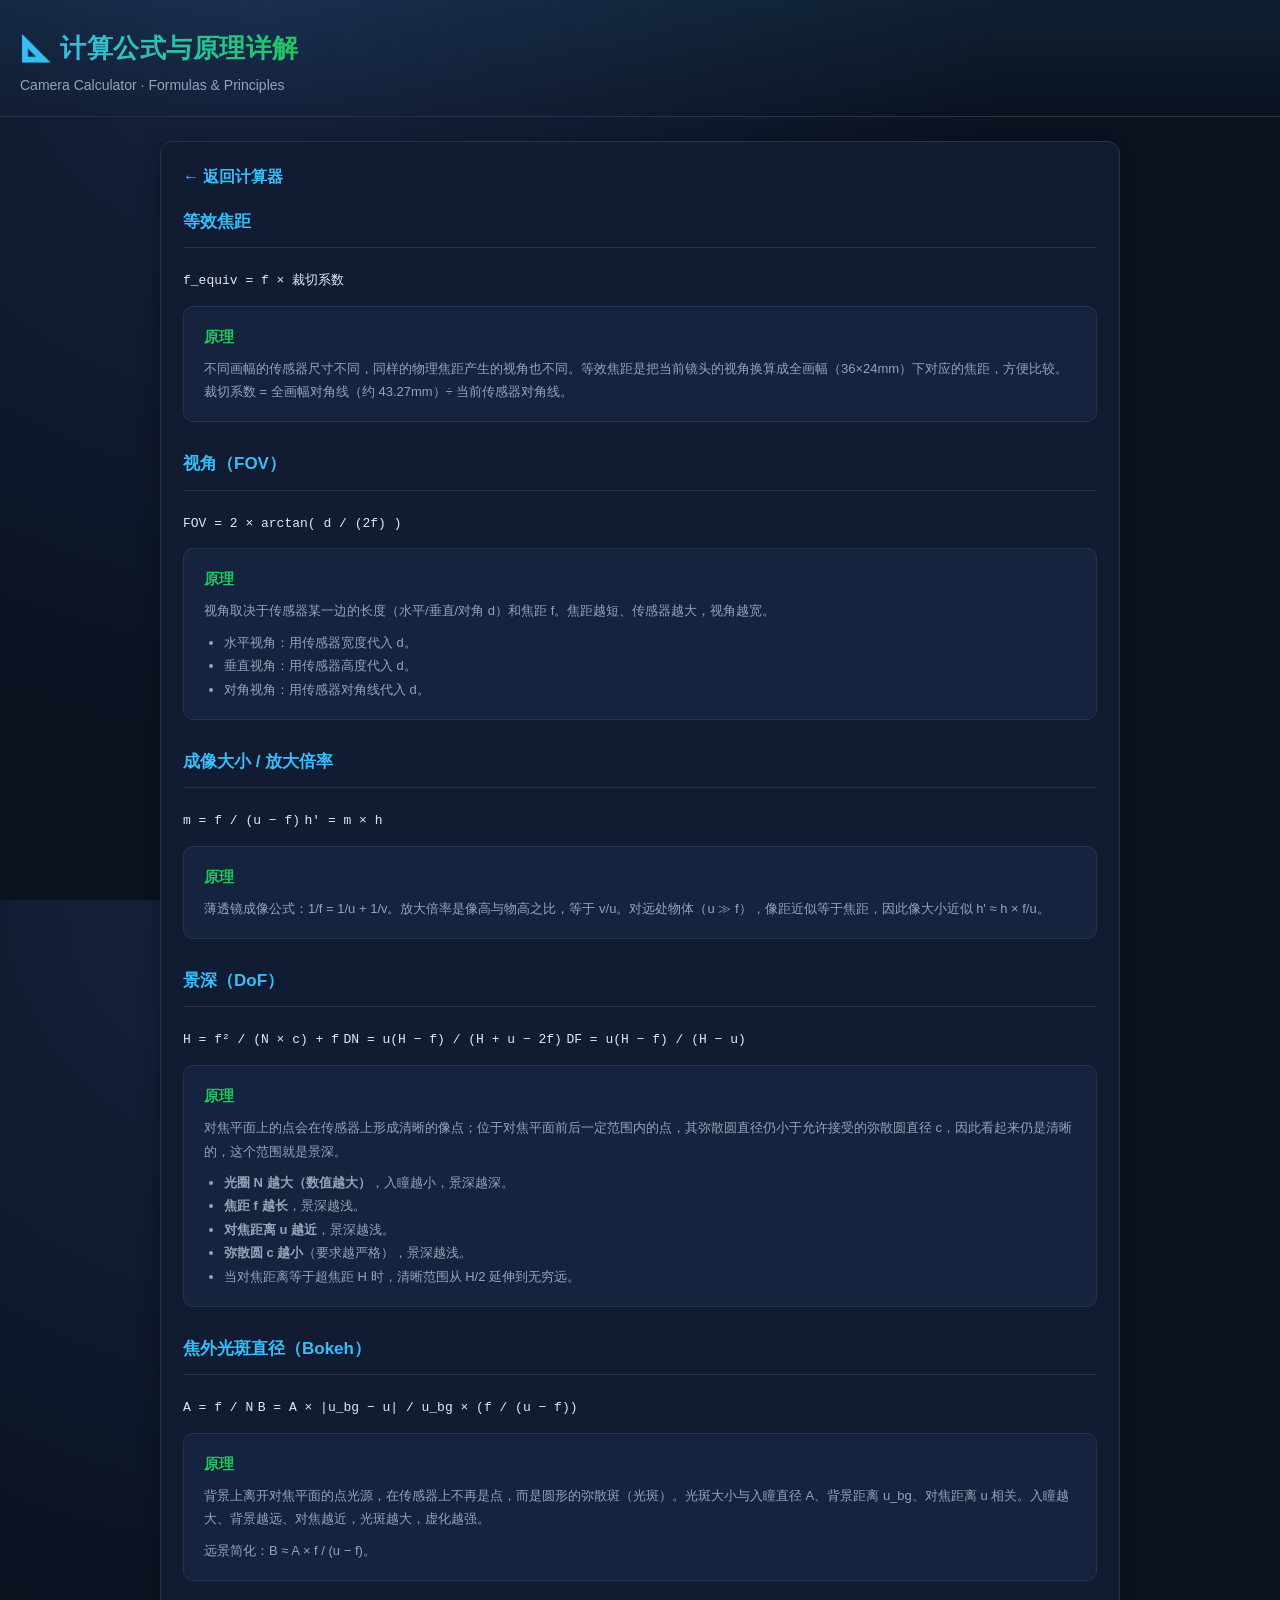
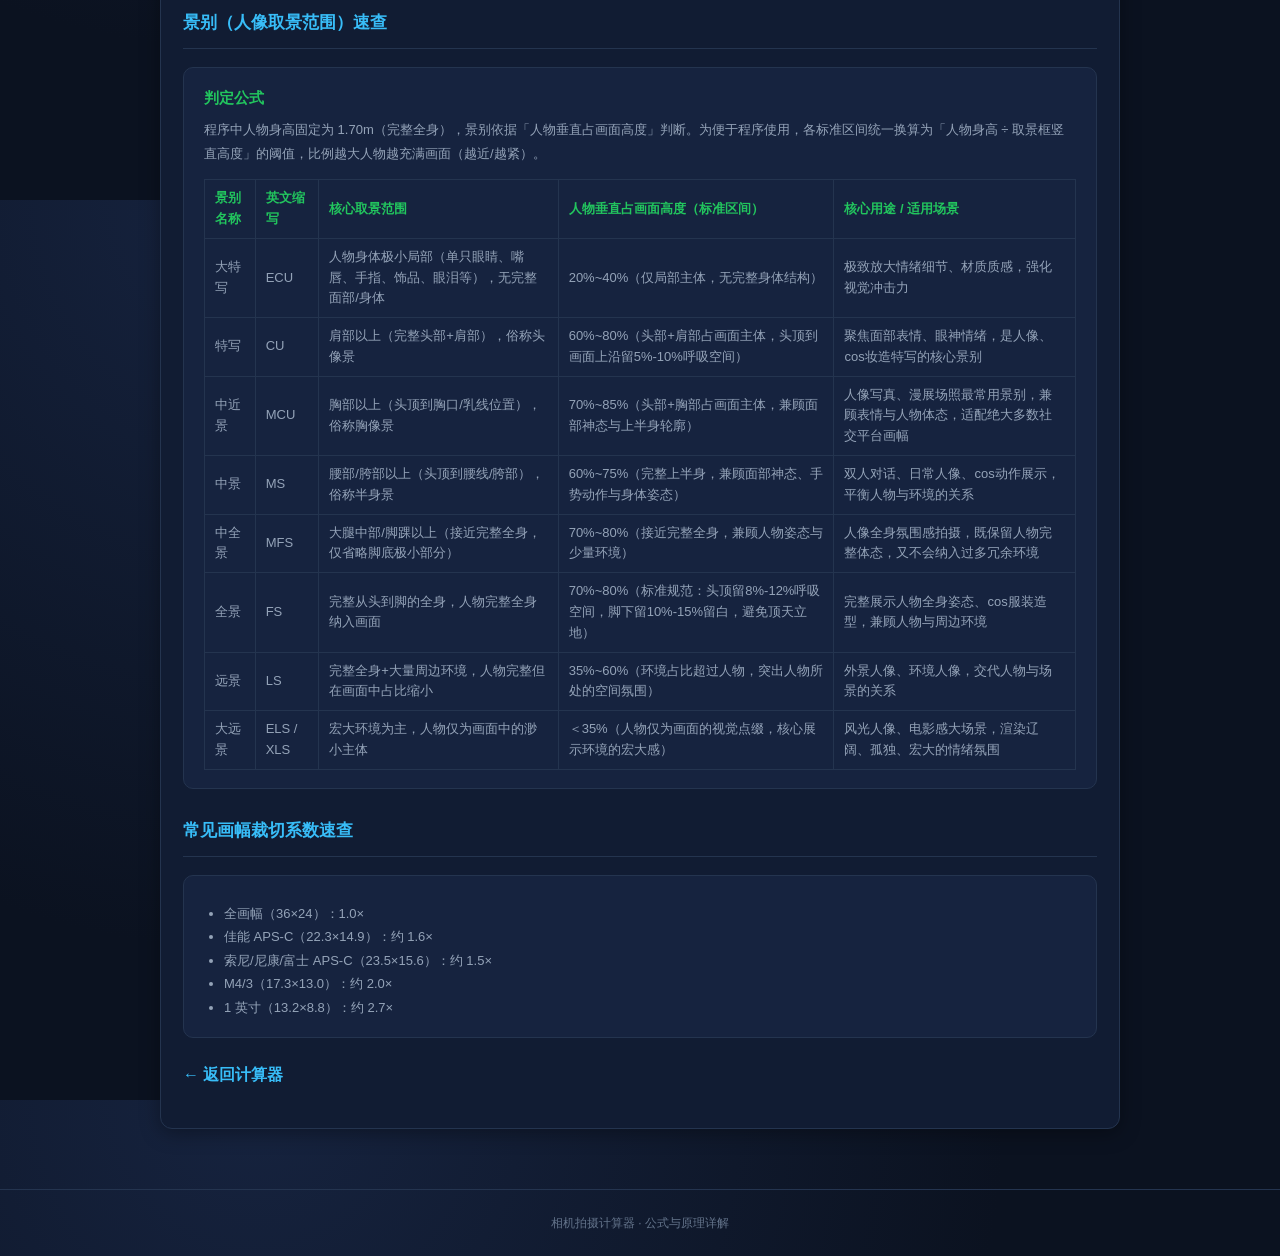
==== formulas.html @ 33f6d502 "init" ====
<!DOCTYPE html>
<html lang="zh-CN">
<head>
<meta charset="UTF-8">
<meta name="viewport" content="width=device-width, initial-scale=1.0">
<title>公式说明 | Camera Calculator</title>
<link rel="stylesheet" href="css/style.css">
<style>
  .back-link { display:inline-block; margin-bottom:18px; color:var(--accent); text-decoration:none; font-weight:600; }
  .back-link:hover { text-decoration:underline; }
  .formula-page { max-width:1000px; grid-template-columns: 1fr; }
  .principle { background:var(--panel-2); border:1px solid var(--border); border-radius:10px; padding:18px 20px; margin-top:14px; }
  .principle h3 { font-size:15px; color:var(--accent-2); margin-bottom:8px; }
  .principle p { font-size:13px; color:var(--text-dim); line-height:1.8; }
  .principle ul { margin:8px 0 0 20px; font-size:13px; color:var(--text-dim); line-height:1.8; }
  .ref-table { width:100%; border-collapse:collapse; margin-top:14px; font-size:13px; }
  .ref-table th, .ref-table td { border:1px solid var(--border); padding:8px 10px; text-align:left; color:var(--text-dim); }
  .ref-table th { background:var(--panel-2); color:var(--accent-2); font-weight:600; }
</style>
</head>
<body>
<header class="app-header">
  <div class="header-inner">
    <div class="header-text">
      <h1>📐 计算公式与原理详解</h1>
      <p class="subtitle">Camera Calculator · Formulas & Principles</p>
    </div>
  </div>
</header>

<main class="app-main formula-page">
  <section class="panel">
    <a href="index.html" class="back-link">← 返回计算器</a>
    <h2>等效焦距</h2>
    <code>f_equiv = f × 裁切系数</code>
    <div class="principle">
      <h3>原理</h3>
      <p>不同画幅的传感器尺寸不同，同样的物理焦距产生的视角也不同。等效焦距是把当前镜头的视角换算成全画幅（36×24mm）下对应的焦距，方便比较。裁切系数 = 全画幅对角线（约 43.27mm）÷ 当前传感器对角线。</p>
    </div>

    <h2 style="margin-top:28px;">视角（FOV）</h2>
    <code>FOV = 2 × arctan( d / (2f) )</code>
    <div class="principle">
      <h3>原理</h3>
      <p>视角取决于传感器某一边的长度（水平/垂直/对角 d）和焦距 f。焦距越短、传感器越大，视角越宽。</p>
      <ul>
        <li>水平视角：用传感器宽度代入 d。</li>
        <li>垂直视角：用传感器高度代入 d。</li>
        <li>对角视角：用传感器对角线代入 d。</li>
      </ul>
    </div>

    <h2 style="margin-top:28px;">成像大小 / 放大倍率</h2>
    <code>m = f / (u − f)</code>
    <code>h' = m × h</code>
    <div class="principle">
      <h3>原理</h3>
      <p>薄透镜成像公式：1/f = 1/u + 1/v。放大倍率是像高与物高之比，等于 v/u。对远处物体（u ≫ f），像距近似等于焦距，因此像大小近似 h' ≈ h × f/u。</p>
    </div>

    <h2 style="margin-top:28px;">景深（DoF）</h2>
    <code>H = f² / (N × c) + f</code>
    <code>DN = u(H − f) / (H + u − 2f)</code>
    <code>DF = u(H − f) / (H − u)</code>
    <div class="principle">
      <h3>原理</h3>
      <p>对焦平面上的点会在传感器上形成清晰的像点；位于对焦平面前后一定范围内的点，其弥散圆直径仍小于允许接受的弥散圆直径 c，因此看起来仍是清晰的，这个范围就是景深。</p>
      <ul>
        <li><strong>光圈 N 越大（数值越大）</strong>，入瞳越小，景深越深。</li>
        <li><strong>焦距 f 越长</strong>，景深越浅。</li>
        <li><strong>对焦距离 u 越近</strong>，景深越浅。</li>
        <li><strong>弥散圆 c 越小</strong>（要求越严格），景深越浅。</li>
        <li>当对焦距离等于超焦距 H 时，清晰范围从 H/2 延伸到无穷远。</li>
      </ul>
    </div>

    <h2 style="margin-top:28px;">焦外光斑直径（Bokeh）</h2>
    <code>A = f / N</code>
    <code>B = A × |u_bg − u| / u_bg × (f / (u − f))</code>
    <div class="principle">
      <h3>原理</h3>
      <p>背景上离开对焦平面的点光源，在传感器上不再是点，而是圆形的弥散斑（光斑）。光斑大小与入瞳直径 A、背景距离 u_bg、对焦距离 u 相关。入瞳越大、背景越远、对焦越近，光斑越大，虚化越强。</p>
      <p style="margin-top:8px;">远景简化：B ≈ A × f / (u − f)。</p>
    </div>

    <h2 style="margin-top:28px;">景别（人像取景范围）速查</h2>
    <div class="principle">
      <h3>判定公式</h3>
      <p>程序中人物身高固定为 1.70m（完整全身），景别依据「人物垂直占画面高度」判断。为便于程序使用，各标准区间统一换算为「人物身高 ÷ 取景框竖直高度」的阈值，比例越大人物越充满画面（越近/越紧）。</p>
      <table class="ref-table">
        <thead>
          <tr>
            <th>景别名称</th>
            <th>英文缩写</th>
            <th>核心取景范围</th>
            <th>人物垂直占画面高度（标准区间）</th>
            <th>核心用途 / 适用场景</th>
          </tr>
        </thead>
        <tbody>
          <tr><td>大特写</td><td>ECU</td><td>人物身体极小局部（单只眼睛、嘴唇、手指、饰品、眼泪等），无完整面部/身体</td><td>20%~40%（仅局部主体，无完整身体结构）</td><td>极致放大情绪细节、材质质感，强化视觉冲击力</td></tr>
          <tr><td>特写</td><td>CU</td><td>肩部以上（完整头部+肩部），俗称头像景</td><td>60%~80%（头部+肩部占画面主体，头顶到画面上沿留5%-10%呼吸空间）</td><td>聚焦面部表情、眼神情绪，是人像、cos妆造特写的核心景别</td></tr>
          <tr><td>中近景</td><td>MCU</td><td>胸部以上（头顶到胸口/乳线位置），俗称胸像景</td><td>70%~85%（头部+胸部占画面主体，兼顾面部神态与上半身轮廓）</td><td>人像写真、漫展场照最常用景别，兼顾表情与人物体态，适配绝大多数社交平台画幅</td></tr>
          <tr><td>中景</td><td>MS</td><td>腰部/胯部以上（头顶到腰线/胯部），俗称半身景</td><td>60%~75%（完整上半身，兼顾面部神态、手势动作与身体姿态）</td><td>双人对话、日常人像、cos动作展示，平衡人物与环境的关系</td></tr>
          <tr><td>中全景</td><td>MFS</td><td>大腿中部/脚踝以上（接近完整全身，仅省略脚底极小部分）</td><td>70%~80%（接近完整全身，兼顾人物姿态与少量环境）</td><td>人像全身氛围感拍摄，既保留人物完整体态，又不会纳入过多冗余环境</td></tr>
          <tr><td>全景</td><td>FS</td><td>完整从头到脚的全身，人物完整全身纳入画面</td><td>70%~80%（标准规范：头顶留8%-12%呼吸空间，脚下留10%-15%留白，避免顶天立地）</td><td>完整展示人物全身姿态、cos服装造型，兼顾人物与周边环境</td></tr>
          <tr><td>远景</td><td>LS</td><td>完整全身+大量周边环境，人物完整但在画面中占比缩小</td><td>35%~60%（环境占比超过人物，突出人物所处的空间氛围）</td><td>外景人像、环境人像，交代人物与场景的关系</td></tr>
          <tr><td>大远景</td><td>ELS / XLS</td><td>宏大环境为主，人物仅为画面中的渺小主体</td><td>＜35%（人物仅为画面的视觉点缀，核心展示环境的宏大感）</td><td>风光人像、电影感大场景，渲染辽阔、孤独、宏大的情绪氛围</td></tr>
        </tbody>
      </table>
    </div>

    <h2 style="margin-top:28px;">常见画幅裁切系数速查</h2>
    <div class="principle">
      <ul>
        <li>全画幅（36×24）：1.0×</li>
        <li>佳能 APS-C（22.3×14.9）：约 1.6×</li>
        <li>索尼/尼康/富士 APS-C（23.5×15.6）：约 1.5×</li>
        <li>M4/3（17.3×13.0）：约 2.0×</li>
        <li>1 英寸（13.2×8.8）：约 2.7×</li>
      </ul>
    </div>

    <p style="margin-top:24px;"><a href="index.html" class="back-link">← 返回计算器</a></p>
  </section>
</main>

<footer class="app-footer">
  <p>相机拍摄计算器 · 公式与原理详解</p>
</footer>
</body>
</html>
---- css/style.css ----
/* ============================================================
   相机拍摄计算器 - 样式表
   ============================================================ */

:root {
  --bg: #0b1220;
  --bg-2: #0f172a;
  --panel: #111c33;
  --panel-2: #16233f;
  --border: #24344f;
  --text: #e2e8f0;
  --text-dim: #94a3b8;
  --text-mute: #64748b;
  --accent: #38bdf8;
  --accent-2: #22c55e;
  --accent-warm: #f59e0b;
  --danger: #f87171;
  --radius: 12px;
  --shadow: 0 4px 20px rgba(0, 0, 0, 0.35);
}

* {
  box-sizing: border-box;
  margin: 0;
  padding: 0;
}

html, body {
  height: 100%;
}

body {
  font-family: -apple-system, BlinkMacSystemFont, "Segoe UI", "PingFang SC",
    "Hiragino Sans GB", "Microsoft YaHei", sans-serif;
  background: radial-gradient(circle at 20% 0%, #16233f 0%, var(--bg) 55%);
  color: var(--text);
  line-height: 1.6;
  min-height: 100vh;
  -webkit-font-smoothing: antialiased;
}

/* ---------- 头部 ---------- */
.app-header {
  padding: 28px 20px 20px;
  border-bottom: 1px solid var(--border);
  background: linear-gradient(180deg, rgba(56, 189, 248, 0.08), transparent);
}

.header-inner {
  max-width: 1400px;
  margin: 0 auto;
  display: flex;
  flex-wrap: wrap;
  align-items: center;
  justify-content: space-between;
  gap: 16px;
}

.app-header h1 {
  font-size: 26px;
  font-weight: 700;
  letter-spacing: 0.5px;
  background: linear-gradient(90deg, #38bdf8, #22c55e);
  -webkit-background-clip: text;
  background-clip: text;
  -webkit-text-fill-color: transparent;
}

.subtitle {
  color: var(--text-dim);
  font-size: 14px;
  margin-top: 4px;
}

/* ---------- 语言切换 ---------- */
.lang-switch {
  display: flex;
  align-items: center;
  gap: 6px;
  flex-shrink: 0;
}

.lang-label {
  font-size: 12px;
  color: var(--text-mute);
  margin-right: 2px;
}

.lang-btn {
  padding: 6px 14px;
  background: transparent;
  border: 1px solid var(--border);
  border-radius: 18px;
  color: var(--text-dim);
  font-size: 13px;
  font-family: inherit;
  cursor: pointer;
  transition: all 0.15s;
}

.lang-btn:hover {
  border-color: var(--accent);
  color: var(--accent);
}

.lang-btn.active {
  background: var(--accent);
  border-color: var(--accent);
  color: #0b1220;
  font-weight: 600;
}

/* ---------- 移动端折叠导航 ---------- */
.mobile-nav {
  display: none;
  max-width: 1400px;
  margin: 12px auto 0;
  padding: 0 20px;
  gap: 10px;
}

.mobile-nav-btn {
  flex: 1;
  padding: 10px 0;
  background: var(--panel);
  border: 1px solid var(--border);
  border-radius: 8px;
  color: var(--text-dim);
  font-size: 13px;
  font-family: inherit;
  cursor: pointer;
  transition: all 0.15s;
}

.mobile-nav-btn.active {
  background: var(--accent);
  border-color: var(--accent);
  color: #0b1220;
  font-weight: 600;
}

.formula-link {
  color: var(--accent);
  text-decoration: none;
  font-weight: 600;
}

.formula-link:hover {
  text-decoration: underline;
}

/* 滑块刻度 */
.slider {
  position: relative;
}

.tick-bar {
  position: relative;
  height: 16px;
  margin-top: 2px;
}

.tick-bar .tick {
  position: absolute;
  transform: translateX(-50%);
  font-size: 10px;
  color: var(--text-mute);
  white-space: nowrap;
}

/* ---------- 主布局 ---------- */
.app-main {
  max-width: 1400px;
  margin: 0 auto;
  padding: 24px 20px 60px;
  display: grid;
  grid-template-columns: 380px 1fr;
  gap: 24px;
  align-items: stretch;
}

.panel {
  background: var(--panel);
  border: 1px solid var(--border);
  border-radius: var(--radius);
  padding: 22px;
  box-shadow: var(--shadow);
}

.panel-input,
.panel-result {
  display: flex;
  flex-direction: column;
}

.panel h2 {
  font-size: 17px;
  font-weight: 600;
  margin-bottom: 18px;
  padding-bottom: 12px;
  border-bottom: 1px solid var(--border);
  color: var(--accent);
}

.panel-input {
  /* 不悬浮，随页面流自然滚动 */
}

.panel-result {
  min-width: 0;
}

.panel-formula {
  grid-column: 1 / -1;
}

/* ---------- 表单 ---------- */
.field-group {
  margin-bottom: 18px;
}

.field-group label {
  display: block;
  font-size: 13px;
  font-weight: 600;
  color: var(--text-dim);
  margin-bottom: 6px;
}

.field-group .opt {
  font-weight: 400;
  color: var(--text-mute);
  font-size: 11px;
}

.field-group input[type="number"],
.field-group select,
.subj-col input[type="number"],
.subj-col select {
  width: 100%;
  height: 40px;
  padding: 0 12px;
  background: var(--bg-2);
  border: 1px solid var(--border);
  border-radius: 8px;
  color: var(--text);
  font-size: 14px;
  font-family: inherit;
  line-height: 40px;
  transition: border-color 0.15s, box-shadow 0.15s;
}

.field-group input[type="number"]:focus,
.field-group select:focus {
  outline: none;
  border-color: var(--accent);
  box-shadow: 0 0 0 3px rgba(56, 189, 248, 0.15);
}

.field-group select {
  cursor: pointer;
  appearance: none;
  background-image: url("data:image/svg+xml,%3Csvg xmlns='http://www.w3.org/2000/svg' width='12' height='12' viewBox='0 0 12 12'%3E%3Cpath fill='%2394a3b8' d='M6 8L2 4h8z'/%3E%3C/svg%3E");
  background-repeat: no-repeat;
  background-position: right 12px center;
  padding-right: 32px;
}

.field-group select optgroup {
  background: var(--bg-2);
  color: var(--accent);
  font-weight: 600;
}

.field-group select option {
  background: var(--bg-2);
  color: var(--text);
}

.slider {
  width: 100%;
  margin-top: 8px;
  -webkit-appearance: none;
  appearance: none;
  height: 5px;
  border-radius: 3px;
  background: var(--border);
  cursor: pointer;
}

.slider::-webkit-slider-thumb {
  -webkit-appearance: none;
  appearance: none;
  width: 16px;
  height: 16px;
  border-radius: 50%;
  background: var(--accent);
  border: 2px solid var(--bg);
  box-shadow: 0 0 0 2px rgba(56, 189, 248, 0.3);
  cursor: pointer;
}

.slider::-moz-range-thumb {
  width: 16px;
  height: 16px;
  border-radius: 50%;
  background: var(--accent);
  border: 2px solid var(--bg);
  cursor: pointer;
}

.hint {
  font-size: 11.5px;
  color: var(--text-mute);
  margin-top: 5px;
  line-height: 1.5;
}

/* 双列输入 */
.row-2 {
  display: grid;
  grid-template-columns: 1fr 1fr;
  gap: 10px;
}

.subj-col > label {
  display: block;
  font-size: 12px;
  font-weight: 500;
  color: var(--text-dim);
  margin-bottom: 4px;
}

.subj-col input[type="number"]:focus,
.subj-col select:focus {
  outline: none;
  border-color: var(--accent);
  box-shadow: 0 0 0 3px rgba(56, 189, 248, 0.15);
}

.subj-col select {
  cursor: pointer;
  appearance: none;
  background-image: url("data:image/svg+xml,%3Csvg xmlns='http://www.w3.org/2000/svg' width='12' height='12' viewBox='0 0 12 12'%3E%3Cpath fill='%2394a3b8' d='M6 8L2 4h8z'/%3E%3C/svg%3E");
  background-repeat: no-repeat;
  background-position: right 12px center;
  padding-right: 32px;
}

#sensorInfo {
  color: var(--accent);
  font-size: 11.5px;
}

.btn-secondary {
  width: 100%;
  padding: 10px;
  margin-top: 6px;
  background: transparent;
  border: 1px solid var(--border);
  border-radius: 8px;
  color: var(--text-dim);
  font-size: 13px;
  font-family: inherit;
  cursor: pointer;
  transition: all 0.15s;
}

.btn-secondary:hover {
  border-color: var(--accent);
  color: var(--accent);
  background: rgba(56, 189, 248, 0.06);
}

/* ---------- 选项卡 ---------- */
.tab-bar {
  display: flex;
  gap: 8px;
  margin-bottom: 18px;
  border-bottom: 1px solid var(--border);
  padding-bottom: 12px;
}

.tab-btn {
  padding: 8px 18px;
  background: transparent;
  border: 1px solid var(--border);
  border-radius: 8px;
  color: var(--text-dim);
  font-size: 13px;
  font-family: inherit;
  cursor: pointer;
  transition: all 0.15s;
}

.tab-btn:hover {
  border-color: var(--accent);
  color: var(--accent);
}

.tab-btn.active {
  background: var(--accent);
  border-color: var(--accent);
  color: #0b1220;
  font-weight: 600;
}

.tab-panel {
  display: none;
}

.tab-panel.active {
  display: block;
}

/* ---------- 结果卡片 ---------- */
.result-grid {
  display: grid;
  grid-template-columns: repeat(auto-fill, minmax(180px, 1fr));
  gap: 12px;
  margin-bottom: 8px;
}

.card {
  background: var(--panel-2);
  border: 1px solid var(--border);
  border-radius: 10px;
  padding: 14px 16px;
  transition: border-color 0.15s, transform 0.15s;
}

.card:hover {
  border-color: #2f4a6e;
  transform: translateY(-1px);
}

.card.highlight {
  background: linear-gradient(135deg, rgba(56, 189, 248, 0.12), rgba(34, 197, 94, 0.08));
  border-color: rgba(56, 189, 248, 0.4);
}

.card-title {
  font-size: 12px;
  color: var(--text-dim);
  margin-bottom: 6px;
  line-height: 1.4;
}

.card-value {
  font-size: 20px;
  font-weight: 700;
  color: var(--text);
  font-variant-numeric: tabular-nums;
  word-break: break-word;
}

.card.highlight .card-value {
  color: var(--accent);
}

.card-unit {
  font-size: 11px;
  color: var(--text-mute);
  margin-top: 3px;
}

.section-title {
  font-size: 14px;
  font-weight: 600;
  color: var(--accent-2);
  margin: 22px 0 12px;
  padding-left: 10px;
  border-left: 3px solid var(--accent-2);
}

/* ---------- 可视化 ---------- */
.scene-row {
  display: grid;
  grid-template-columns: 1fr 1fr;
  gap: 16px;
  margin-top: 20px;
}

.scene-row .visual-wrap {
  margin-top: 0;
}

.visual-wrap {
  margin-top: 20px;
}

  .visual-wrap canvas {
    width: 100%;
    height: auto;
    border-radius: 10px;
    border: 1px solid var(--border);
    display: block;
  }

  .view-reset-btn {
    margin-top: 10px;
    padding: 7px 16px;
    background: transparent;
    border: 1px solid var(--border);
    border-radius: 8px;
    color: var(--text-dim);
    font-size: 12px;
    font-family: inherit;
    cursor: pointer;
    transition: all 0.15s;
  }

  .view-reset-btn:hover {
    border-color: var(--accent);
    color: var(--accent);
    background: rgba(56, 189, 248, 0.06);
  }

  .view-reset-btn:disabled,
  .lock-btn:disabled {
    opacity: 0.45;
    cursor: not-allowed;
  }

  .distance-input-row {
    display: flex;
    align-items: center;
    gap: 8px;
  }

  .distance-input-row input {
    flex: 1;
    min-width: 0;
  }

  input:disabled,
  .slider:disabled {
    opacity: 0.5;
    cursor: not-allowed;
  }

  .lock-btn {
    display: inline-flex;
    align-items: center;
    gap: 5px;
    height: 40px;
    padding: 0 12px;
    background: var(--bg-2);
    border: 1px solid var(--border);
    border-radius: 8px;
    color: var(--text-dim);
    font-size: 12px;
    font-family: inherit;
    white-space: nowrap;
    cursor: pointer;
    transition: all 0.15s;
  }

  .lock-btn:hover {
    border-color: var(--accent);
    color: var(--accent);
  }

  .lock-btn.active {
    background: rgba(245, 158, 11, 0.15);
    border-color: var(--accent-warm);
    color: var(--accent-warm);
    font-weight: 600;
  }

  .lock-icon {
    font-size: 14px;
  }

/* ---------- 公式说明 ---------- */
.formula-list {
  display: grid;
  grid-template-columns: repeat(auto-fill, minmax(280px, 1fr));
  gap: 16px;
}

.formula-item {
  background: var(--panel-2);
  border: 1px solid var(--border);
  border-radius: 10px;
  padding: 16px;
}

.formula-item h4 {
  font-size: 13px;
  color: var(--accent);
  margin-bottom: 10px;
}

.formula-item code {
  display: block;
  background: var(--bg-2);
  border: 1px solid var(--border);
  border-radius: 6px;
  padding: 7px 10px;
  margin-bottom: 6px;
  font-family: "SF Mono", Consolas, "Courier New", monospace;
  font-size: 12px;
  color: #7dd3fc;
  overflow-x: auto;
  white-space: nowrap;
}

.formula-item p {
  font-size: 12px;
  color: var(--text-mute);
  margin-top: 6px;
  line-height: 1.6;
}

/* ---------- 页脚 ---------- */
.app-footer {
  text-align: center;
  padding: 24px;
  color: var(--text-mute);
  font-size: 12px;
  border-top: 1px solid var(--border);
}

/* ---------- 响应式：平板 ---------- */
@media (max-width: 980px) {
  .app-main {
    grid-template-columns: 1fr;
  }
  .panel-input {
    position: static;
  }
}

/* ---------- 响应式：手机 ---------- */
@media (max-width: 600px) {
  .mobile-nav {
    display: flex;
  }
  .app-header {
    padding: 18px 14px 14px;
  }
  .app-header h1 {
    font-size: 19px;
  }
  .subtitle {
    font-size: 12px;
  }
  .header-inner {
    flex-direction: column;
    align-items: flex-start;
    gap: 10px;
  }
  .lang-switch {
    align-self: flex-start;
  }
  .lang-btn {
    padding: 5px 12px;
    font-size: 12px;
  }

  .app-main {
    padding: 16px 12px 40px;
    grid-template-columns: 1fr;
    gap: 16px;
  }

  .panel {
    padding: 16px;
  }
  .panel h2 {
    font-size: 15px;
  }

  .result-grid {
    grid-template-columns: repeat(2, 1fr);
    gap: 10px;
  }
  .card {
    padding: 10px 12px;
  }
  .card-title {
    font-size: 11px;
  }
  .card-value {
    font-size: 17px;
  }
  .card-unit {
    font-size: 10px;
  }

  .formula-list {
    grid-template-columns: 1fr;
  }

  .scene-row {
    grid-template-columns: 1fr;
  }

  .visual-wrap canvas {
    width: 100%;
    height: auto;
  }
}

/* 确保结果选项卡面板高度一致 */
.tab-panel {
  min-height: 520px;
}

.tab-panel.active {
  display: block;
}
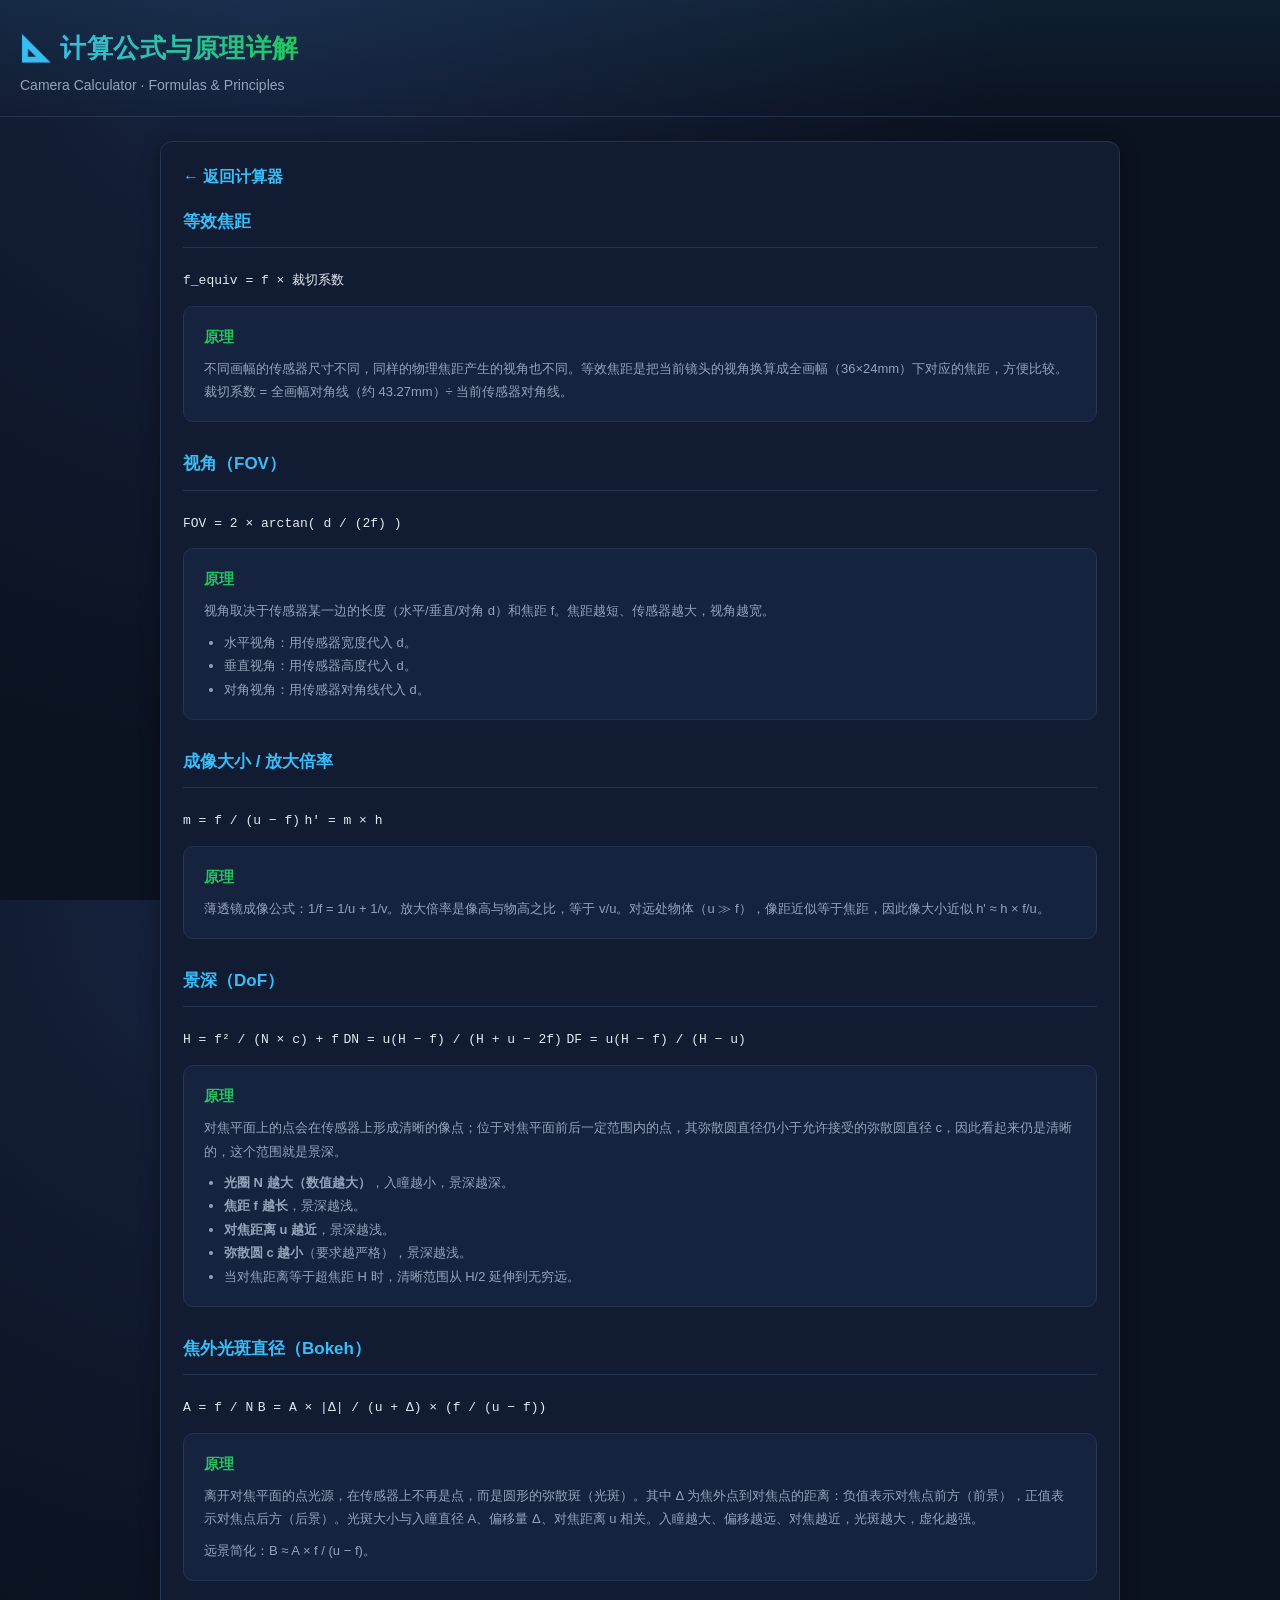
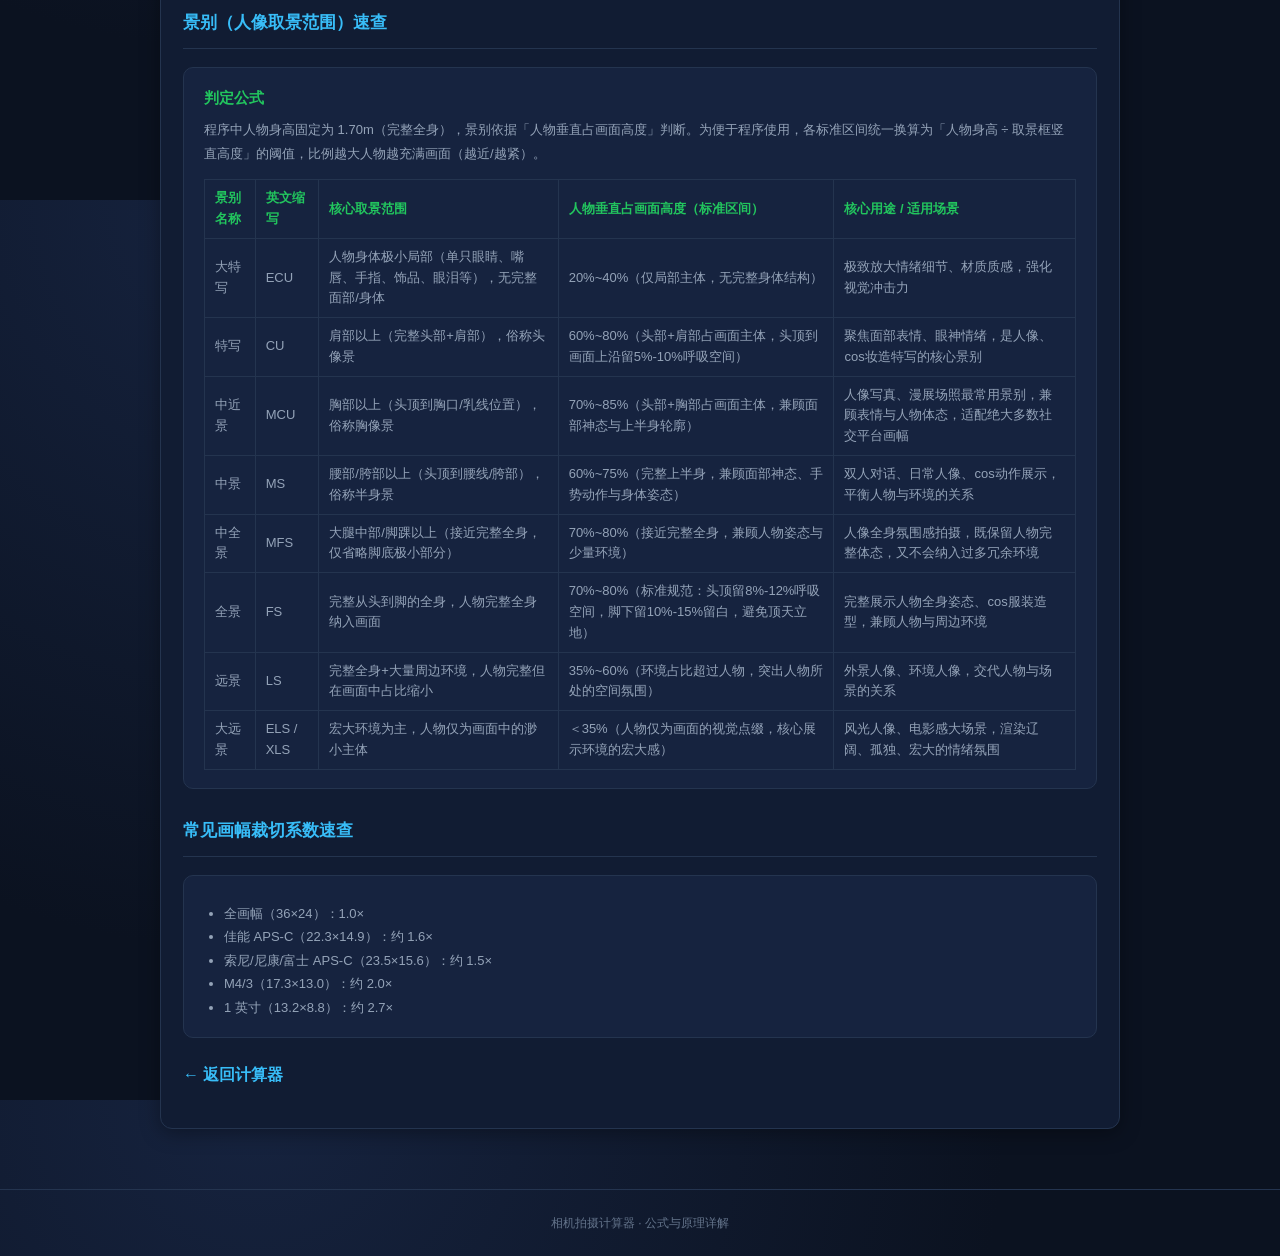
==== commit c95d63f2: "update mobile UI" ====
--- a/formulas.html
+++ b/formulas.html
@@ -4,7 +4,7 @@
 <meta charset="UTF-8">
 <meta name="viewport" content="width=device-width, initial-scale=1.0">
 <title>公式说明 | Camera Calculator</title>
-<link rel="stylesheet" href="css/style.css">
+<link rel="stylesheet" href="css/common.css">
 <style>
   .back-link { display:inline-block; margin-bottom:18px; color:var(--accent); text-decoration:none; font-weight:600; }
   .back-link:hover { text-decoration:underline; }
@@ -76,10 +76,10 @@
 
     <h2 style="margin-top:28px;">焦外光斑直径（Bokeh）</h2>
     <code>A = f / N</code>
-    <code>B = A × |u_bg − u| / u_bg × (f / (u − f))</code>
+    <code>B = A × |Δ| / (u + Δ) × (f / (u − f))</code>
     <div class="principle">
       <h3>原理</h3>
-      <p>背景上离开对焦平面的点光源，在传感器上不再是点，而是圆形的弥散斑（光斑）。光斑大小与入瞳直径 A、背景距离 u_bg、对焦距离 u 相关。入瞳越大、背景越远、对焦越近，光斑越大，虚化越强。</p>
+      <p>离开对焦平面的点光源，在传感器上不再是点，而是圆形的弥散斑（光斑）。其中 Δ 为焦外点到对焦点的距离：负值表示对焦点前方（前景），正值表示对焦点后方（后景）。光斑大小与入瞳直径 A、偏移量 Δ、对焦距离 u 相关。入瞳越大、偏移越远、对焦越近，光斑越大，虚化越强。</p>
       <p style="margin-top:8px;">远景简化：B ≈ A × f / (u − f)。</p>
     </div>
 
--- a/css/common.css
+++ b/css/common.css
@@ -0,0 +1,687 @@
+/* ============================================================
+   common.css
+   Shared styles: theme variables, base typography and component
+   look-and-feel for all viewports. Layout and panel visibility are
+   handled by web.css / mobile.css; logical state is driven by the
+   <body data-*=""> attributes (JS only writes those attributes).
+   ============================================================ */
+
+:root {
+  --bg: #0b1220;
+  --bg-2: #0f172a;
+  --panel: #111c33;
+  --panel-2: #16233f;
+  --border: #24344f;
+  --text: #e2e8f0;
+  --text-dim: #94a3b8;
+  --text-mute: #64748b;
+  --accent: #38bdf8;
+  --accent-2: #22c55e;
+  --accent-warm: #f59e0b;
+  --danger: #f87171;
+  --radius: 12px;
+  --shadow: 0 4px 20px rgba(0, 0, 0, 0.35);
+}
+
+* {
+  box-sizing: border-box;
+  margin: 0;
+  padding: 0;
+}
+
+[hidden] {
+  display: none !important;
+}
+
+html, body {
+  height: 100%;
+}
+
+body {
+  font-family: -apple-system, BlinkMacSystemFont, "Segoe UI", "PingFang SC",
+    "Hiragino Sans GB", "Microsoft YaHei", sans-serif;
+  background: radial-gradient(circle at 20% 0%, #16233f 0%, var(--bg) 55%);
+  color: var(--text);
+  line-height: 1.6;
+  min-height: 100vh;
+  -webkit-font-smoothing: antialiased;
+}
+
+/* ---------- Header ---------- */
+.app-header {
+  padding: 28px 20px 20px;
+  border-bottom: 1px solid var(--border);
+  background: linear-gradient(180deg, rgba(56, 189, 248, 0.08), transparent);
+}
+
+.header-inner {
+  max-width: 1400px;
+  margin: 0 auto;
+  display: flex;
+  flex-wrap: wrap;
+  align-items: center;
+  justify-content: space-between;
+  gap: 16px;
+}
+
+.app-header h1 {
+  font-size: 26px;
+  font-weight: 700;
+  letter-spacing: 0.5px;
+  background: linear-gradient(90deg, #38bdf8, #22c55e);
+  -webkit-background-clip: text;
+  background-clip: text;
+  -webkit-text-fill-color: transparent;
+}
+
+.subtitle {
+  color: var(--text-dim);
+  font-size: 14px;
+  margin-top: 4px;
+}
+
+.author {
+  color: var(--text-mute);
+  font-size: 12px;
+  margin-top: 2px;
+  font-style: italic;
+}
+
+/* ---------- Language switch ---------- */
+.lang-switch {
+  display: flex;
+  align-items: center;
+  gap: 6px;
+  flex-shrink: 0;
+}
+
+.lang-label {
+  font-size: 12px;
+  color: var(--text-mute);
+  margin-right: 2px;
+}
+
+.lang-btn {
+  padding: 6px 14px;
+  background: transparent;
+  border: 1px solid var(--border);
+  border-radius: 18px;
+  color: var(--text-dim);
+  font-size: 13px;
+  font-family: inherit;
+  cursor: pointer;
+  transition: all 0.15s;
+}
+
+.lang-btn:hover {
+  border-color: var(--accent);
+  color: var(--accent);
+}
+
+/* ---------- Bottom switch nav (shown on mobile by mobile.css) ---------- */
+.mobile-nav {
+  display: none;
+}
+
+.mobile-nav-btn {
+  flex: 1;
+  padding: 10px 0;
+  background: var(--panel);
+  border: 1px solid var(--border);
+  border-radius: 8px;
+  color: var(--text-dim);
+  font-size: 13px;
+  font-family: inherit;
+  cursor: pointer;
+  transition: all 0.15s;
+}
+
+.formula-link {
+  color: var(--accent);
+  text-decoration: none;
+  font-weight: 600;
+}
+
+.formula-link:hover {
+  text-decoration: underline;
+}
+
+/* ---------- Range slider ---------- */
+.slider {
+  width: 100%;
+  margin-top: 8px;
+  -webkit-appearance: none;
+  appearance: none;
+  height: 5px;
+  border-radius: 3px;
+  background: var(--border);
+  cursor: pointer;
+}
+
+.slider::-webkit-slider-thumb {
+  -webkit-appearance: none;
+  appearance: none;
+  width: 16px;
+  height: 16px;
+  border-radius: 50%;
+  background: var(--accent);
+  border: 2px solid var(--bg);
+  box-shadow: 0 0 0 2px rgba(56, 189, 248, 0.3);
+  cursor: pointer;
+}
+
+.slider::-moz-range-thumb {
+  width: 16px;
+  height: 16px;
+  border-radius: 50%;
+  background: var(--accent);
+  border: 2px solid var(--bg);
+  cursor: pointer;
+}
+
+.tick-bar {
+  position: relative;
+  height: 16px;
+  margin-top: 2px;
+}
+
+.tick-bar .tick {
+  position: absolute;
+  transform: translateX(-50%);
+  font-size: 10px;
+  color: var(--text-mute);
+  white-space: nowrap;
+}
+
+/* ---------- Main layout container ---------- */
+.app-main {
+  max-width: 1400px;
+  margin: 0 auto;
+  padding: 24px 20px 60px;
+}
+
+.panel {
+  background: var(--panel);
+  border: 1px solid var(--border);
+  border-radius: var(--radius);
+  padding: 22px;
+  box-shadow: var(--shadow);
+}
+
+.panel-input,
+.panel-result {
+  display: flex;
+  flex-direction: column;
+}
+
+.panel h2 {
+  font-size: 17px;
+  font-weight: 600;
+  margin-bottom: 18px;
+  padding-bottom: 12px;
+  border-bottom: 1px solid var(--border);
+  color: var(--accent);
+}
+
+.panel-result {
+  min-width: 0;
+}
+
+/* ---------- Collapsible sections (Person / DoF / Bokeh & views) ----------
+   Checkbox hack: collapsed by default (for mobile). On desktop,
+   web.css overrides them to "always expanded + hide the toggle". */
+.collapsible {
+  background: var(--panel-2);
+  border: 1px solid var(--border);
+  border-radius: 10px;
+  margin-bottom: 12px;
+  overflow: hidden;
+}
+
+.collapsible-toggle {
+  position: absolute;
+  opacity: 0;
+  pointer-events: none;
+}
+
+.collapsible-header {
+  display: flex;
+  align-items: center;
+  justify-content: space-between;
+  gap: 8px;
+  cursor: pointer;
+  padding: 11px 14px;
+  font-size: 13px;
+  font-weight: 600;
+  color: var(--text-dim);
+  user-select: none;
+}
+
+.collapsible-header::after {
+  content: "▾";
+  color: var(--text-mute);
+  font-size: 12px;
+  transition: transform 0.15s;
+  flex-shrink: 0;
+}
+
+.collapsible-toggle:checked ~ .collapsible-header::after {
+  transform: rotate(180deg);
+}
+
+.collapsible-body {
+  display: none;
+  padding: 0 14px 14px;
+}
+
+.collapsible-toggle:checked ~ .collapsible-body {
+  display: block;
+}
+
+/* ---------- Forms ---------- */
+.field-group {
+  margin-bottom: 18px;
+}
+
+.field-group label {
+  display: block;
+  font-size: 13px;
+  font-weight: 600;
+  color: var(--text-dim);
+  margin-bottom: 6px;
+}
+
+.field-group .opt {
+  font-weight: 400;
+  color: var(--text-mute);
+  font-size: 11px;
+}
+
+.field-group input[type="number"],
+.field-group select,
+.subj-col input[type="number"],
+.subj-col select {
+  width: 100%;
+  height: 40px;
+  padding: 0 12px;
+  background: var(--bg-2);
+  border: 1px solid var(--border);
+  border-radius: 8px;
+  color: var(--text);
+  font-size: 14px;
+  font-family: inherit;
+  line-height: 40px;
+  transition: border-color 0.15s, box-shadow 0.15s;
+}
+
+.field-group input[type="number"]:focus,
+.field-group select:focus {
+  outline: none;
+  border-color: var(--accent);
+  box-shadow: 0 0 0 3px rgba(56, 189, 248, 0.15);
+}
+
+.field-group select {
+  cursor: pointer;
+  appearance: none;
+  background-image: url("data:image/svg+xml,%3Csvg xmlns='http://www.w3.org/2000/svg' width='12' height='12' viewBox='0 0 12 12'%3E%3Cpath fill='%2394a3b8' d='M6 8L2 4h8z'/%3E%3C/svg%3E");
+  background-repeat: no-repeat;
+  background-position: right 12px center;
+  padding-right: 32px;
+}
+
+.field-group select optgroup {
+  background: var(--bg-2);
+  color: var(--accent);
+  font-weight: 600;
+}
+
+.field-group select option {
+  background: var(--bg-2);
+  color: var(--text);
+}
+
+.hint {
+  font-size: 11.5px;
+  color: var(--text-mute);
+  margin-top: 5px;
+  line-height: 1.5;
+}
+
+.row-2 {
+  display: grid;
+  grid-template-columns: 1fr 1fr;
+  gap: 10px;
+}
+
+.subj-col > label {
+  display: block;
+  font-size: 12px;
+  font-weight: 500;
+  color: var(--text-dim);
+  margin-bottom: 4px;
+}
+
+.subj-col input[type="number"]:focus,
+.subj-col select:focus {
+  outline: none;
+  border-color: var(--accent);
+  box-shadow: 0 0 0 3px rgba(56, 189, 248, 0.15);
+}
+
+.subj-col select {
+  cursor: pointer;
+  appearance: none;
+  background-image: url("data:image/svg+xml,%3Csvg xmlns='http://www.w3.org/2000/svg' width='12' height='12' viewBox='0 0 12 12'%3E%3Cpath fill='%2394a3b8' d='M6 8L2 4h8z'/%3E%3C/svg%3E");
+  background-repeat: no-repeat;
+  background-position: right 12px center;
+  padding-right: 32px;
+}
+
+#sensorInfo {
+  color: var(--accent);
+  font-size: 11.5px;
+}
+
+.btn-secondary {
+  width: 100%;
+  padding: 10px;
+  margin-top: 6px;
+  background: transparent;
+  border: 1px solid var(--border);
+  border-radius: 8px;
+  color: var(--text-dim);
+  font-size: 13px;
+  font-family: inherit;
+  cursor: pointer;
+  transition: all 0.15s;
+}
+
+.btn-secondary:hover {
+  border-color: var(--accent);
+  color: var(--accent);
+  background: rgba(56, 189, 248, 0.06);
+}
+
+/* ---------- Result tabs ---------- */
+.tab-bar {
+  display: flex;
+  gap: 8px;
+  margin-bottom: 18px;
+  border-bottom: 1px solid var(--border);
+  padding-bottom: 12px;
+}
+
+.tab-btn {
+  padding: 8px 18px;
+  background: transparent;
+  border: 1px solid var(--border);
+  border-radius: 8px;
+  color: var(--text-dim);
+  font-size: 13px;
+  font-family: inherit;
+  cursor: pointer;
+  transition: all 0.15s;
+}
+
+.tab-btn:hover {
+  border-color: var(--accent);
+  color: var(--accent);
+}
+
+.tab-panel {
+  display: none;
+  min-height: 520px;
+}
+
+body[data-result-tab="basic"] #tab-basic,
+body[data-result-tab="dof"] #tab-dof,
+body[data-result-tab="bokeh"] #tab-bokeh {
+  display: block;
+}
+
+/* ---------- Result cards ---------- */
+.result-grid {
+  display: grid;
+  grid-template-columns: repeat(auto-fill, minmax(180px, 1fr));
+  gap: 12px;
+  margin-bottom: 8px;
+}
+
+.card {
+  background: var(--panel-2);
+  border: 1px solid var(--border);
+  border-radius: 10px;
+  padding: 14px 16px;
+  transition: border-color 0.15s, transform 0.15s;
+}
+
+.card:hover {
+  border-color: #2f4a6e;
+  transform: translateY(-1px);
+}
+
+.card.highlight {
+  background: linear-gradient(135deg, rgba(56, 189, 248, 0.12), rgba(34, 197, 94, 0.08));
+  border-color: rgba(56, 189, 248, 0.4);
+}
+
+.card-title {
+  font-size: 12px;
+  color: var(--text-dim);
+  margin-bottom: 6px;
+  line-height: 1.4;
+}
+
+.card-value {
+  font-size: 20px;
+  font-weight: 700;
+  color: var(--text);
+  font-variant-numeric: tabular-nums;
+  word-break: break-word;
+}
+
+.card.highlight .card-value {
+  color: var(--accent);
+}
+
+.card-unit {
+  font-size: 11px;
+  color: var(--text-mute);
+  margin-top: 3px;
+}
+
+.section-title {
+  font-size: 14px;
+  font-weight: 600;
+  color: var(--accent-2);
+  margin: 22px 0 12px;
+  padding-left: 10px;
+  border-left: 3px solid var(--accent-2);
+}
+
+/* ---------- Visualization ---------- */
+.scene-row {
+  margin-top: 20px;
+}
+
+.visual-wrap {
+  margin-top: 20px;
+}
+
+.visual-wrap canvas {
+  width: 100%;
+  height: auto;
+  border-radius: 10px;
+  border: 1px solid var(--border);
+  display: block;
+}
+
+#personCanvas {
+  touch-action: none;
+  user-select: none;
+  -webkit-user-select: none;
+  -webkit-touch-callout: none;
+}
+
+.person-toolbar {
+  display: flex;
+  flex-wrap: wrap;
+  align-items: center;
+  gap: 8px;
+  margin-bottom: 10px;
+}
+
+.person-toolbar .view-reset-btn {
+  margin-top: 0;
+}
+
+.person-mode-btn {
+  padding: 6px 12px;
+  background: transparent;
+  border: 1px solid var(--border);
+  border-radius: 8px;
+  color: var(--text-dim);
+  font-size: 12px;
+  font-family: inherit;
+  cursor: pointer;
+  transition: all 0.15s;
+}
+
+.person-mode-btn:hover {
+  border-color: var(--accent);
+  color: var(--accent);
+}
+
+.person-mode-btn.active {
+  background: var(--accent);
+  border-color: var(--accent);
+  color: #0b1220;
+  font-weight: 600;
+}
+
+.person-mode-btn.danger:hover {
+  border-color: var(--danger);
+  color: var(--danger);
+}
+
+.view-reset-btn {
+  margin-top: 10px;
+  padding: 7px 16px;
+  background: transparent;
+  border: 1px solid var(--border);
+  border-radius: 8px;
+  color: var(--text-dim);
+  font-size: 12px;
+  font-family: inherit;
+  cursor: pointer;
+  transition: all 0.15s;
+}
+
+.view-reset-btn:hover {
+  border-color: var(--accent);
+  color: var(--accent);
+  background: rgba(56, 189, 248, 0.06);
+}
+
+.view-reset-btn:disabled,
+.lock-btn:disabled {
+  opacity: 0.45;
+  cursor: not-allowed;
+}
+
+.distance-input-row {
+  display: flex;
+  align-items: center;
+  gap: 8px;
+}
+
+.distance-input-row input {
+  flex: 1;
+  min-width: 0;
+}
+
+input:disabled,
+.slider:disabled {
+  opacity: 0.5;
+  cursor: not-allowed;
+}
+
+.lock-btn {
+  display: inline-flex;
+  align-items: center;
+  gap: 5px;
+  height: 40px;
+  padding: 0 12px;
+  background: var(--bg-2);
+  border: 1px solid var(--border);
+  border-radius: 8px;
+  color: var(--text-dim);
+  font-size: 12px;
+  font-family: inherit;
+  white-space: nowrap;
+  cursor: pointer;
+  transition: all 0.15s;
+}
+
+.lock-btn:hover {
+  border-color: var(--accent);
+  color: var(--accent);
+}
+
+.lock-icon {
+  font-size: 14px;
+}
+
+/* ---------- Footer ---------- */
+.app-footer {
+  text-align: center;
+  padding: 24px;
+  color: var(--text-mute);
+  font-size: 12px;
+  border-top: 1px solid var(--border);
+}
+
+/* ============================================================
+   Interaction states (driven by body/html data attributes,
+   viewport-agnostic)
+   ============================================================ */
+
+/* Subject mode: person / object */
+body[data-mode="object"] #orientationWrap { display: none; }
+body[data-mode="object"] #personHint { display: none; }
+body[data-mode="person"] #subjectSizeGroup { display: none; }
+
+body[data-mode="person"] #imageWidthCard { display: none; }
+body[data-mode="object"] #imageWidthCard { display: block; }
+body[data-mode="person"] #imageHeightCard { display: none; }
+body[data-mode="object"] #imageHeightCard { display: block; }
+body[data-mode="person"] #personImagingCard { display: block; }
+body[data-mode="object"] #personImagingCard { display: none; }
+
+/* Scene views: portrait framing only in person mode,
+   top view only in object mode */
+body[data-mode="person"] #topViewWrap { display: none; }
+body[data-mode="object"] #personSceneWrap { display: none; }
+
+/* Active state: result tabs / bottom nav / language buttons */
+body[data-result-tab="basic"] .tab-btn[data-tab="basic"],
+body[data-result-tab="dof"] .tab-btn[data-tab="dof"],
+body[data-result-tab="bokeh"] .tab-btn[data-tab="bokeh"],
+body[data-mobile-panel="input"] #toggleInputBtn,
+body[data-mobile-panel="result"] #toggleResultBtn,
+html[lang="zh-CN"] .lang-btn[data-lang="zh"],
+html[lang="en"] .lang-btn[data-lang="en"] {
+  background: var(--accent);
+  border-color: var(--accent);
+  color: #0b1220;
+  font-weight: 600;
+}
+
+/* Active state: framing lock button */
+body[data-fov-lock="true"] .lock-btn {
+  background: rgba(245, 158, 11, 0.15);
+  border-color: var(--accent-warm);
+  color: var(--accent-warm);
+  font-weight: 600;
+}
